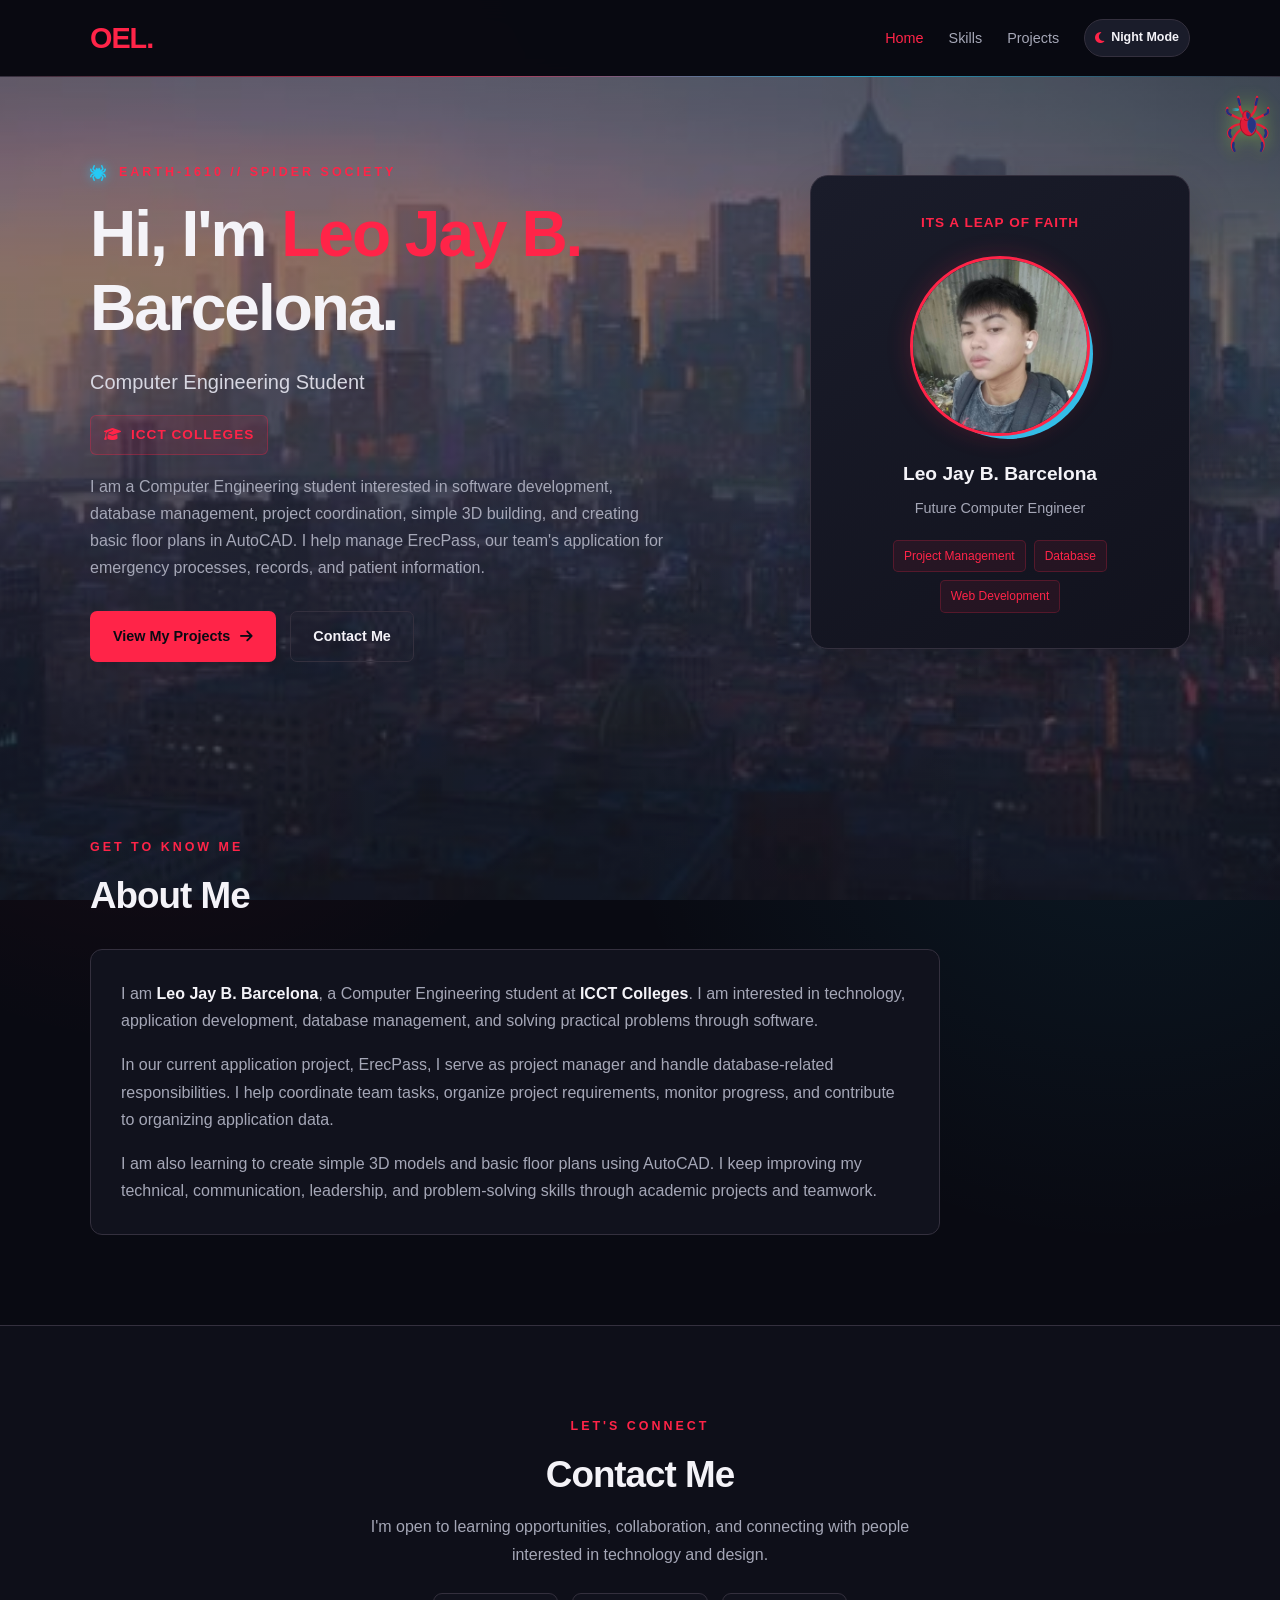
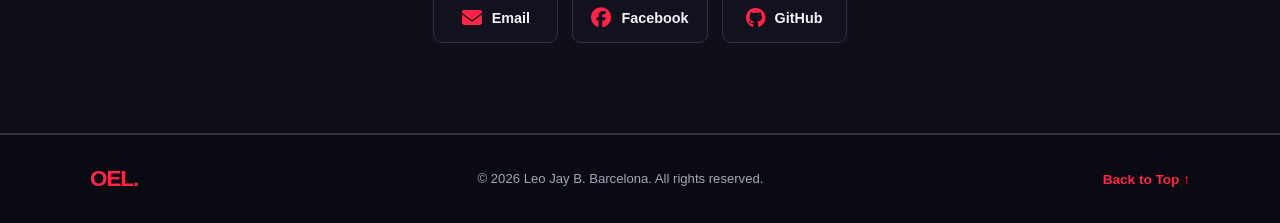
==== index.html @ 75ec3d46 "Publish Spider-Verse portfolio site Co-authored-by: Copilot <223556219+Copilot@users.noreply.github." ====
<!DOCTYPE html>
<html lang="en">
<head>
    <meta charset="UTF-8">
    <meta name="viewport" content="width=device-width, initial-scale=1.0">
    <meta name="description"
          content="Portfolio of Leo Jay B. Barcelona, Computer Engineering student at ICCT Colleges.">
    <title>Leo Jay B. Barcelona | Home</title>
    <link rel="stylesheet" href="style.css">
    <link rel="stylesheet"
          href="https://cdnjs.cloudflare.com/ajax/libs/font-awesome/6.7.2/css/all.min.css">
</head>
<body>
    <header>
        <nav class="navbar container">
            <a href="index.html" class="logo"><span class="brand-name">OEL</span><span>.</span></a>
            <ul class="nav-links">
                <li><a href="index.html" aria-current="page">Home</a></li>
                <li><a href="skills.html">Skills</a></li>
                <li><a href="projects.html">Projects</a></li>
                <li>
                    <button type="button" class="theme-toggle" aria-pressed="false">
                        <i class="fa-solid fa-moon" aria-hidden="true"></i>
                        <span>Night Mode</span>
                    </button>
                </li>
            </ul>
        </nav>
    </header>

    <div class="scrolling-spider" id="scrolling-spider" aria-hidden="true">
        <svg viewBox="0 0 100 150">
            <g class="spider-figure">
                <g class="spider-glitch">
                    <g class="spider-legs">
                        <g class="spider-leg spider-leg-left spider-leg-1">
                            <path class="spider-limb" d="M42 61C29 54 23 44 19 34c-3-8-2-15 3-21"/>
                            <path class="spider-leg-band" d="M21 29c-2-6-1-11 2-16"/>
                        </g>
                        <g class="spider-leg spider-leg-left spider-leg-2">
                            <path class="spider-limb" d="M39 69c-12-1-20-4-26-11-5-6-4-12 1-17"/>
                            <path class="spider-leg-band" d="M14 56c-3-5-2-10 1-14"/>
                        </g>
                        <g class="spider-leg spider-leg-left spider-leg-3">
                            <path class="spider-limb" d="M39 78c-12 3-18 9-24 10-7 2-10 8-7 14"/>
                            <path class="spider-leg-band" d="M15 88c-5 2-8 6-7 10"/>
                        </g>
                        <g class="spider-leg spider-leg-left spider-leg-4">
                            <path class="spider-limb" d="M44 85c-8 9-11 17-10 26l-3 14"/>
                            <path class="spider-leg-band" d="M34 109l-3 12"/>
                        </g>
                        <g class="spider-leg spider-leg-right spider-leg-1">
                            <path class="spider-limb" d="M59 61c13-7 19-17 23-27 3-8 2-15-3-21"/>
                            <path class="spider-leg-band" d="M80 29c2-6 1-11-2-16"/>
                        </g>
                        <g class="spider-leg spider-leg-right spider-leg-2">
                            <path class="spider-limb" d="M62 69c12-1 20-4 26-11 5-6 4-12-1-17"/>
                            <path class="spider-leg-band" d="M87 56c3-5 2-10-1-14"/>
                        </g>
                        <g class="spider-leg spider-leg-right spider-leg-3">
                            <path class="spider-limb" d="M62 78c12 3 18 9 24 10 7 2 10 8 7 14"/>
                            <path class="spider-leg-band" d="M86 88c5 2 8 6 7 10"/>
                        </g>
                        <g class="spider-leg spider-leg-right spider-leg-4">
                            <path class="spider-limb" d="M57 85c8 9 11 17 10 26l3 14"/>
                            <path class="spider-leg-band" d="M67 109l3 12"/>
                        </g>
                    </g>
                    <ellipse class="spider-abdomen" cx="50" cy="65" rx="16" ry="21"
                             transform="rotate(-17 50 65)"/>
                    <path class="spider-abdomen-shine"
                          d="M42 49c-7 6-10 16-8 25 4 7 9 10 14 11 2-8 4-16 2-24-1-6-4-10-8-12Z"/>
                    <ellipse class="spider-head" cx="53" cy="86" rx="8" ry="10"/>
                    <path class="spider-head-shine" d="M50 78c-4 4-5 9-3 13 2 2 4 3 6 3 1-5 2-10-3-16Z"/>
                </g>
            </g>
        </svg>
    </div>

    <main>
        <section id="home" class="hero container">
            <div class="hero-content">
                <p class="eyebrow hero-eyebrow">
                    <i class="fa-solid fa-spider" aria-hidden="true"></i>
                    <span class="universe-label" data-day-label="EARTH-1610 // SPIDER SOCIETY"
                          data-night-label="EARTH-1610 // SPIDER SOCIETY">
                        EARTH-928 // SPIDER SOCIETY
                    </span>
                </p>
                <h1>Hi, I'm <span class="name-glitch">
                    <span class="glitch-word">Leo</span>
                    <span class="glitch-word">Jay</span>
                    <span class="glitch-word">B.</span>
                </span><br>Barcelona.</h1>
                <h2>Computer Engineering Student</h2>
                <p class="school-name">
                    <i class="fa-solid fa-graduation-cap" aria-hidden="true"></i>
                    ICCT COLLEGES
                </p>
                <p class="hero-description">
                    I am a Computer Engineering student interested in software
                    development, database management, project coordination,
                    simple 3D building, and creating basic floor plans in AutoCAD.
                    I help manage ErecPass, our team's application for emergency
                    processes, records, and patient information.
                </p>
                <div class="hero-buttons">
                    <a href="projects.html" class="btn btn-primary">
                        View My Projects
                        <i class="fa-solid fa-arrow-right" aria-hidden="true"></i>
                    </a>
                    <a href="#contact" class="btn btn-outline">Contact Me</a>
                </div>
            </div>
            <div class="hero-card">
                <blockquote class="profile-quote">ITS A LEAP OF FAITH</blockquote>
                <div class="profile-photo">
                    <img src="profile.jpg" data-day-src="profile.jpg"
                         data-night-src="assets/night-mode-profile.png"
                         alt="Leo Jay B. Barcelona">
                    <img class="profile-glitch-image" src="assets/night-mode-profile.png"
                         data-day-src="assets/night-mode-profile.png"
                         data-night-src="profile.jpg"
                         alt="" aria-hidden="true">
                </div>
                <h3>Leo Jay B. Barcelona</h3>
                <p>Future Computer Engineer</p>
                <div class="tag-list">
                    <span>Project Management</span>
                    <span>Database</span>
                    <span>Web Development</span>
                </div>
            </div>
        </section>

        <section id="about" class="section container">
            <p class="eyebrow">GET TO KNOW ME</p>
            <h2 class="section-title">About Me</h2>
            <div class="about-card">
                <p>
                    I am <strong>Leo Jay B. Barcelona</strong>, a Computer
                    Engineering student at <strong>ICCT Colleges</strong>. I am
                    interested in technology, application development, database
                    management, and solving practical problems through software.
                </p>
                <p>
                    In our current application project, ErecPass, I serve as
                    project manager and handle database-related responsibilities.
                    I help coordinate team tasks, organize project requirements,
                    monitor progress, and contribute to organizing application data.
                </p>
                <p>
                    I am also learning to create simple 3D models and basic
                    floor plans using AutoCAD. I keep improving my technical,
                    communication, leadership, and problem-solving skills
                    through academic projects and teamwork.
                </p>
            </div>
        </section>

        <section id="contact" class="section section-alt">
            <div class="container contact-content">
                <p class="eyebrow">LET'S CONNECT</p>
                <h2 class="section-title">Contact Me</h2>
                <p class="contact-description">
                    I'm open to learning opportunities, collaboration, and
                    connecting with people interested in technology and design.
                </p>
                <div class="social-links">
                    <a href="mailto:yanojay44@gmail.com" class="social-link"
                       aria-label="Send Leo Jay an email">
                        <i class="fa-solid fa-envelope" aria-hidden="true"></i>
                        <span>Email</span>
                    </a>
                    <a href="https://www.facebook.com/leo.jay.14773/"
                       target="_blank" rel="noopener noreferrer" class="social-link"
                       aria-label="Visit Facebook profile">
                        <i class="fa-brands fa-facebook" aria-hidden="true"></i>
                        <span>Facebook</span>
                    </a>
                    <a href="https://github.com/Leo-jay-pogi"
                       target="_blank" rel="noopener noreferrer" class="social-link"
                       aria-label="Visit GitHub profile">
                        <i class="fa-brands fa-github" aria-hidden="true"></i>
                        <span>GitHub</span>
                    </a>
                </div>
            </div>
        </section>
    </main>

    <footer>
        <div class="container footer-content">
            <a href="index.html" class="footer-logo"><span class="brand-name">OEL</span><span>.</span></a>
            <p>© 2026 Leo Jay B. Barcelona. All rights reserved.</p>
            <a href="#home" class="back-to-top">Back to Top ↑</a>
        </div>
    </footer>
    <script src="theme.js"></script>
    <script src="spider.js"></script>
</body>
</html>
---- style.css ----
/* ========================================
   LEO JAY B. BARCELONA - PORTFOLIO
   Theme: Miguel O'Hara / Spider-Verse
   ======================================== */

/* ---------- COLOR VARIABLES ---------- */

:root {
    --background: #090a12;
    --surface: #11121d;
    --surface-light: #1a1c2a;
    --accent: #ff2448;
    --accent-hover: #ff526d;
    --accent-rgb: 255 36 72;
    --accent-cool: #25c9f5;
    --accent-cool-rgb: 37 201 245;
    --glitch-color: #b64cff;
    --radioactive: #b8ff2c;
    --radioactive-glow: rgba(184, 255, 44, 0.5);
    --text: #f4f3f8;
    --muted: #a5a7b7;
    --border: #34303e;
    --header-background: rgba(9, 10, 18, 0.94);
    --spider-cursor: url("assets/spider-cursor.svg") 16 16, auto;
    --success: #b4f3d0;
}

body.night-mode {
    --background: #090610;
    --surface: #130d1e;
    --surface-light: #20132f;
    --accent: #b64cff;
    --accent-hover: #d18aff;
    --accent-rgb: 182 76 255;
    --accent-cool: #f02bff;
    --accent-cool-rgb: 240 43 255;
    --glitch-color: #ff2448;
    --radioactive: #d58bff;
    --radioactive-glow: rgba(181, 66, 255, 0.6);
    --text: #f7efff;
    --muted: #b9a8c9;
    --border: #49315d;
    --header-background: rgba(9, 6, 16, 0.95);
    --spider-cursor: url("assets/spider-cursor-night.svg") 16 16, auto;
    --success: #e3c1ff;
}

/* ---------- RESET AND BASE STYLES ---------- */

* {
    margin: 0;
    padding: 0;
    box-sizing: border-box;
    cursor: var(--spider-cursor);
}

html {
    scroll-behavior: smooth;
    scroll-padding-top: 90px;
}

body {
    position: relative;
    isolation: isolate;
    font-family: Arial, Helvetica, sans-serif;
    background:
        radial-gradient(ellipse at 12% 18%, rgb(var(--accent-rgb) / 0.12), transparent 34rem),
        radial-gradient(ellipse at 88% 42%, rgb(var(--accent-cool-rgb) / 0.08), transparent 32rem),
        var(--background);
    color: var(--text);
    line-height: 1.7;
}

body::before {
    content: "";
    position: fixed;
    z-index: -1;
    inset: 76px 0 0;
    background:
        linear-gradient(rgba(9, 10, 18, 0.34), rgba(9, 10, 18, 0.5)),
        url("assets/day-mode-city.png") center / cover no-repeat;
    opacity: 0.9;
    pointer-events: none;
    transform-origin: center top;
    animation: city-drift 32s ease-in-out infinite alternate;
}

body.night-mode::before {
    background:
        linear-gradient(rgba(9, 6, 16, 0.2), rgba(9, 6, 16, 0.32)),
        url("assets/night-mode-city.png") center / cover no-repeat;
    opacity: 0.95;
    animation: city-drift 32s ease-in-out infinite alternate;
}

a {
    color: inherit;
    text-decoration: none;
}

img {
    max-width: 100%;
}

.container {
    width: min(1100px, 90%);
    margin: 0 auto;
}

section {
    scroll-margin-top: 85px;
}

::selection {
    background: var(--accent);
    color: var(--background);
}

/* ---------- NAVIGATION BAR ---------- */

header {
    position: sticky;
    top: 0;
    z-index: 100;
    background: var(--header-background);
    border-bottom: 1px solid var(--border);
    backdrop-filter: blur(12px);
}

header::after {
    content: "";
    position: absolute;
    right: 0;
    bottom: -1px;
    left: 0;
    height: 1px;
    background: linear-gradient(90deg, transparent, var(--accent), var(--accent-cool), transparent);
    opacity: 0.7;
}

.scrolling-spider {
    position: fixed;
    z-index: 90;
    top: var(--spider-start-position, 90px);
    right: 8px;
    width: 48px;
    color: var(--radioactive);
    opacity: 0.95;
    pointer-events: none;
    transform: translate3d(0, var(--spider-scroll-offset, 0), 0);
    filter: drop-shadow(0 0 8px var(--radioactive-glow));
}

.scrolling-spider::before,
.scrolling-spider::after {
    content: "";
    position: absolute;
    right: 33px;
    width: 38px;
    height: 3px;
    border-radius: 50%;
    opacity: 0;
    transform: scaleX(0.2);
    transform-origin: right center;
    background: linear-gradient(90deg, transparent, var(--accent-cool));
    pointer-events: none;
}

.scrolling-spider::before {
    top: 23px;
}

.scrolling-spider::after {
    top: 32px;
    right: 28px;
    width: 30px;
    background: linear-gradient(90deg, transparent, var(--accent));
}

.scrolling-spider.is-chasing::before,
.scrolling-spider.is-chasing::after {
    opacity: 0.9;
    animation: chase-trails 0.28s ease-out infinite alternate;
}

.scrolling-spider.is-chasing::after {
    animation-delay: 0.1s;
}

.scrolling-spider svg {
    display: block;
    width: 100%;
    overflow: visible;
}

.spider-figure {
    transform-box: view-box;
    transform-origin: 50px 75px;
    transform: rotate(0deg);
}

.scrolling-spider.is-facing-up .spider-figure {
    transform: rotate(180deg);
}

.spider-glitch {
    transform-box: fill-box;
    transform-origin: center;
    animation: spider-glitch 5s steps(1, end) infinite;
    animation-delay: 1.5s;
}

.spider-leg {
    transform-box: view-box;
}

.spider-limb {
    fill: none;
    stroke: #f21c36;
    stroke-width: 5;
    stroke-linecap: round;
    stroke-linejoin: round;
}

.spider-leg-band {
    fill: none;
    stroke: #202e83;
    stroke-width: 5;
    stroke-linecap: round;
    stroke-linejoin: round;
}

.spider-abdomen {
    fill: #ed1938;
    stroke: #aa1028;
    stroke-width: 2;
}

.spider-abdomen-shine {
    fill: #253486;
    stroke: #4357d1;
    stroke-width: 1;
    stroke-linejoin: round;
}

.spider-head {
    fill: #ed1938;
    stroke: #aa1028;
    stroke-width: 2;
}

.spider-head-shine {
    fill: #253486;
}

.scrolling-spider.is-crawling .spider-leg-left {
    animation: crawl-left 0.32s ease-in-out infinite alternate;
}

.scrolling-spider.is-crawling .spider-leg-right {
    animation: crawl-right 0.32s ease-in-out infinite alternate;
}

.scrolling-spider.is-crawling .spider-leg-left.spider-leg-1,
.scrolling-spider.is-crawling .spider-leg-left.spider-leg-3,
.scrolling-spider.is-crawling .spider-leg-right.spider-leg-2,
.scrolling-spider.is-crawling .spider-leg-right.spider-leg-4 {
    animation-delay: -0.16s;
}

.spider-leg-1 {
    transform-origin: 42px 61px;
}

.spider-leg-2 {
    transform-origin: 39px 69px;
}

.spider-leg-3 {
    transform-origin: 39px 78px;
}

.spider-leg-4 {
    transform-origin: 44px 85px;
}

.spider-leg-right.spider-leg-1 {
    transform-origin: 59px 61px;
}

.spider-leg-right.spider-leg-2 {
    transform-origin: 62px 69px;
}

.spider-leg-right.spider-leg-3 {
    transform-origin: 62px 78px;
}

.spider-leg-right.spider-leg-4 {
    transform-origin: 57px 85px;
}

.scrolling-spider.is-sliding.is-crawling .spider-leg {
    animation-direction: alternate-reverse;
}

.scrolling-spider.is-sliding::before,
.scrolling-spider.is-sliding::after {
    opacity: 0.7;
    animation: slide-trails 0.22s ease-in infinite alternate;
}

.scrolling-spider.is-sliding::after {
    animation-delay: 0.08s;
}

@keyframes chase-trails {
    to {
        opacity: 0.35;
        transform: scaleX(1);
    }
}

@keyframes slide-trails {
    to {
        opacity: 0.25;
        transform: scaleX(0.55);
    }
}

@keyframes crawl-left {
    to {
        transform: rotate(-17deg) translateY(-2px);
    }
}

@keyframes crawl-right {
    to {
        transform: rotate(17deg) translateY(-2px);
    }
}

.navbar {
    min-height: 76px;
    display: flex;
    align-items: center;
    justify-content: space-between;
    gap: 20px;
}

.logo,
.footer-logo {
    font-size: 1.8rem;
    font-weight: 800;
    letter-spacing: -1px;
}

.logo > span:last-child,
.footer-logo > span:last-child {
    color: var(--accent);
}

.nav-links {
    display: flex;
    align-items: center;
    flex-wrap: wrap;
    gap: 25px;
    list-style: none;
}

.nav-links a {
    color: var(--muted);
    font-size: 0.9rem;
    transition: color 0.3s ease;
}

.nav-links a:hover {
    color: var(--accent);
}

.nav-links a[aria-current="page"] {
    color: var(--accent);
}

.theme-toggle {
    display: inline-flex;
    align-items: center;
    gap: 7px;
    padding: 7px 10px;
    color: var(--text);
    background: var(--surface-light);
    border: 1px solid var(--border);
    border-radius: 999px;
    font: inherit;
    font-size: 0.78rem;
    font-weight: 700;
    white-space: nowrap;
    transition: color 0.2s ease, border-color 0.2s ease, background 0.2s ease;
}

.theme-toggle:hover {
    color: var(--accent-cool);
    border-color: var(--accent);
}

.theme-toggle i {
    color: var(--accent);
}

.brand-name {
    display: inline-block;
    color: var(--accent);
    animation: wordmark-glitch 5s steps(1, end) infinite;
    animation-delay: 2s;
}

.night-mode .brand-name {
    color: var(--accent);
}

/* ---------- HOME / HERO SECTION ---------- */

.hero {
    min-height: 590px;
    padding-top: 85px;
    padding-bottom: 85px;

    display: grid;
    grid-template-columns: 1.4fr 0.8fr;
    align-items: center;
    gap: 55px;
}

.page-hero {
    padding-top: 72px;
    padding-bottom: 35px;
}

.page-hero .section-title {
    margin-bottom: 12px;
}

.page-hero .section-description {
    margin: 0;
}

.eyebrow {
    color: var(--accent);
    font-size: 0.78rem;
    font-weight: 700;
    letter-spacing: 3px;
    margin-bottom: 15px;
}

.hero-eyebrow {
    display: flex;
    align-items: center;
    gap: 10px;
}

.hero-eyebrow i {
    color: var(--accent-cool);
    font-size: 1rem;
    text-shadow: 0 0 12px rgb(var(--accent-cool-rgb) / 0.65);
    animation: spider-signal 3.2s ease-in-out infinite;
}

.hero h1 {
    font-size: clamp(2.5rem, 5vw, 4.2rem);
    line-height: 1.15;
    letter-spacing: -2px;
    margin-bottom: 20px;
}

.name-glitch {
    white-space: nowrap;
}

.hero h1 .glitch-word {
    display: inline-block;
    color: var(--accent);
    animation: spider-glitch 5s steps(1, end) infinite;
}

.hero h1 .glitch-word:nth-child(2) {
    animation-delay: 0.5s;
}

.hero h1 .glitch-word:nth-child(3) {
    animation-delay: 1s;
}

.hero h2 {
    color: #d7d7e2;
    font-size: 1.25rem;
    font-weight: 500;
    margin-bottom: 12px;
}

.school-name {
    display: inline-flex;
    align-items: center;
    gap: 9px;

    margin: 4px 0 18px;
    padding: 7px 13px;

    color: var(--accent);
    background: rgb(var(--accent-rgb) / 0.1);
    border: 1px solid rgb(var(--accent-rgb) / 0.3);
    border-radius: 6px;

    font-size: 0.85rem;
    font-weight: 700;
    letter-spacing: 1px;
}

.hero-description {
    color: var(--muted);
    max-width: 590px;
    margin-bottom: 30px;
}

.hero-buttons {
    display: flex;
    flex-wrap: wrap;
    gap: 14px;
}

/* ---------- BUTTONS ---------- */

.btn {
    display: inline-flex;
    align-items: center;
    justify-content: center;
    gap: 10px;

    padding: 12px 22px;
    border: 1px solid transparent;
    border-radius: 7px;

    font-family: inherit;
    font-size: 0.9rem;
    font-weight: 700;

    transition:
        transform 0.3s ease,
        background 0.3s ease,
        border-color 0.3s ease;
}

.btn:hover {
    transform: translateY(-3px);
}

.btn-primary {
    background: var(--accent);
    color: var(--background);
}

.btn-primary:hover {
    background: var(--accent-hover);
}

.btn-outline {
    color: var(--text);
    background: transparent;
    border-color: var(--border);
}

.btn-outline:hover {
    border-color: var(--accent);
    color: var(--accent);
}

/* ---------- PROFILE CARD ---------- */

.hero-card {
    padding: 35px 25px;
    text-align: center;

    background: linear-gradient(
        145deg,
        var(--surface-light),
        var(--surface)
    );

    border: 1px solid var(--border);
    border-radius: 18px;

    box-shadow: 0 20px 50px rgba(0, 0, 0, 0.2);

    transition:
        transform 0.3s ease,
        border-color 0.3s ease;
}

.hero-card:hover {
    transform: translateY(-5px);
    border-color: var(--accent);
}

.profile-quote {
    margin-bottom: 22px;
    color: var(--accent);
    font-size: 0.85rem;
    font-weight: 800;
    letter-spacing: 1px;
    white-space: nowrap;
}

.profile-photo {
    position: relative;
    width: 180px;
    height: 180px;
    margin: 0 auto 22px;

    border-radius: 50%;
    overflow: hidden;
    border: 3px solid var(--accent);

    background: var(--surface-light);

    box-shadow:
        0 0 25px rgb(var(--accent-rgb) / 0.2),
        8px 8px 0 -5px var(--accent-cool);
}

.profile-photo img {
    width: 100%;
    height: 100%;
    display: block;

    object-fit: cover;
    object-position: center 35%;
}

.profile-photo .profile-glitch-image {
    position: absolute;
    inset: 0;
    opacity: 0;
    animation: profile-image-glitch 6s steps(1, end) infinite;
    animation-delay: 2.5s;
}

@keyframes profile-image-glitch {
    0%,
    1%,
    7%,
    100% {
        clip-path: inset(0);
        opacity: 0;
        transform: translateX(0);
    }

    2% {
        clip-path: inset(18% 0 52% 0);
        opacity: 1;
        transform: translateX(3px);
    }

    4% {
        clip-path: inset(48% 0 16% 0);
        opacity: 1;
        transform: translateX(-2px);
    }
}

.night-mode .profile-photo img {
    filter: none;
}

.night-mode .spider-limb {
    stroke: #bd4cff;
}

.night-mode .spider-leg-band {
    stroke: #4a1b71;
}

.night-mode .spider-abdomen,
.night-mode .spider-head {
    fill: #61258a;
    stroke: #d58bff;
}

.night-mode .spider-abdomen-shine,
.night-mode .spider-head-shine {
    fill: #c651ff;
    stroke: #f0c7ff;
}

@keyframes canon-drift {
    from {
        opacity: 0.15;
        transform: scale(1) translateY(0);
    }

    to {
        opacity: 0.26;
        transform: scale(1.035) translateY(-12px);
    }
}

@keyframes city-drift {
    from {
        transform: scale(1) translate3d(0, 0, 0);
        background-position: center, 48% 48%;
    }

    to {
        transform: scale(1.07) translate3d(-1%, -1%, 0);
        background-position: center, 54% 52%;
    }
}

@keyframes spider-signal {
    0%,
    84%,
    100% {
        transform: translate(0, 0) rotate(0);
    }

    88% {
        transform: translate(3px, -2px) rotate(12deg);
    }

    92% {
        transform: translate(-2px, 1px) rotate(-8deg);
    }

    96% {
        transform: translate(1px, 0) rotate(4deg);
    }
}

@keyframes spider-glitch {
    0%,
    4%,
    8%,
    100% {
        filter: none;
        text-shadow: none;
        transform: translateX(0);
    }

    5% {
        filter: drop-shadow(-2px 0 var(--glitch-color)) drop-shadow(2px 0 var(--glitch-color));
        text-shadow: -2px 0 var(--glitch-color), 2px 0 var(--glitch-color);
        transform: translateX(1px);
    }

    6% {
        filter: drop-shadow(2px 0 var(--glitch-color)) drop-shadow(-1px 0 var(--glitch-color));
        text-shadow: 2px 0 var(--glitch-color), -1px 0 var(--glitch-color);
        transform: translateX(-1px);
    }
}

@keyframes wordmark-glitch {
    0%,
    4%,
    8%,
    100% {
        clip-path: inset(0);
        text-shadow: none;
        transform: translateX(0) skewX(0);
    }

    5% {
        clip-path: inset(0 0 48% 0);
        text-shadow: -3px 0 var(--glitch-color), 3px 0 var(--glitch-color);
        transform: translateX(-2px) skewX(-8deg);
    }

    6% {
        clip-path: inset(46% 0 0 0);
        text-shadow: 3px 0 var(--glitch-color), -2px 0 var(--glitch-color);
        transform: translateX(2px) skewX(7deg);
    }

    7% {
        clip-path: inset(0 0 35% 0);
        text-shadow: -2px 0 var(--glitch-color), 2px 0 var(--glitch-color);
        transform: translateX(1px);
    }
}

.hero-card h3 {
    font-size: 1.2rem;
    margin-bottom: 5px;
}

.hero-card > p {
    color: var(--muted);
    font-size: 0.9rem;
}

/* ---------- TAGS ---------- */

.tag-list {
    display: flex;
    justify-content: center;
    align-items: center;
    flex-wrap: wrap;
    gap: 8px;
    margin-top: 20px;
}

.tag-list span {
    padding: 5px 10px;

    color: var(--accent);
    background: rgb(var(--accent-rgb) / 0.08);
    border: 1px solid rgb(var(--accent-rgb) / 0.22);
    border-radius: 5px;

    font-size: 0.75rem;
}

/* ---------- GENERAL SECTIONS ---------- */

.section {
    padding-top: 90px;
    padding-bottom: 90px;
}

.section-alt {
    background: rgba(17, 18, 29, 0.72);
    border-top: 1px solid var(--border);
    border-bottom: 1px solid var(--border);
}

.section-title {
    font-size: 2.3rem;
    line-height: 1.25;
    letter-spacing: -1px;
    margin-bottom: 30px;
}

.section-description {
    color: var(--muted);
    max-width: 650px;
    margin-top: -15px;
    margin-bottom: 30px;
}

/* ---------- ABOUT SECTION ---------- */

.about-card {
    max-width: 850px;
    padding: 30px;

    background: var(--surface);
    border: 1px solid var(--border);
    border-radius: 12px;
}

.about-card p {
    color: var(--muted);
    margin-bottom: 17px;
}

.about-card p:last-child {
    margin-bottom: 0;
}

.about-card strong {
    color: var(--text);
}

/* ---------- SKILLS SECTION ---------- */

.skills-grid {
    display: grid;
    grid-template-columns: repeat(2, minmax(0, 1fr));
    gap: 20px;
}

.skill-card {
    padding: 25px;

    background: var(--surface);
    border: 1px solid var(--border);
    border-radius: 12px;

    transition:
        border-color 0.3s ease,
        transform 0.3s ease;
}

.skill-card:hover {
    border-color: var(--accent);
    transform: translateY(-4px);
}

.skill-icon {
    width: 45px;
    height: 45px;
    margin-bottom: 15px;

    display: grid;
    place-items: center;

    color: var(--accent);
    background: rgb(var(--accent-rgb) / 0.1);
    border-radius: 10px;

    font-size: 1.3rem;
}

.skill-number {
    color: var(--accent);
    font-size: 0.85rem;
    font-weight: 800;
    margin-bottom: 8px;
}

.skill-card h3 {
    font-size: 1.15rem;
    margin-bottom: 10px;
}

.skill-card h2 {
    font-size: 1.15rem;
    margin-bottom: 10px;
}

.section-alt > .skills-grid {
    padding-top: 90px;
    padding-bottom: 90px;
}

.skill-card p {
    color: var(--muted);
    font-size: 0.92rem;
}

.skill-card .tag-list {
    justify-content: flex-start;
}

.skill-card .tag-list span {
    font-size: 0.7rem;
}

/* ---------- PROJECTS SECTION ---------- */

.project-card {
    padding: 28px;
    margin-bottom: 22px;

    background: var(--surface);
    border: 1px solid var(--border);
    border-radius: 12px;

    transition:
        border-color 0.3s ease,
        transform 0.3s ease;
}

.project-card:hover {
    border-color: var(--accent);
    transform: translateY(-4px);
}

.erecpass-card {
    border-left: 3px solid var(--accent);
}

.project-top {
    display: flex;
    align-items: center;
    justify-content: space-between;
    flex-wrap: wrap;
    gap: 12px;

    margin-bottom: 22px;
}

.project-label {
    color: var(--accent);
    font-size: 0.75rem;
    font-weight: 700;
    letter-spacing: 1px;
}

.project-label i {
    margin-right: 5px;
}

.project-status {
    padding: 4px 10px;

    color: var(--success);
    background: #173126;
    border-radius: 20px;

    font-size: 0.75rem;
}

.project-heading {
    display: flex;
    align-items: center;
    gap: 16px;
    margin-bottom: 18px;
}

.project-main-icon {
    width: 55px;
    height: 55px;
    flex-shrink: 0;

    display: grid;
    place-items: center;

    color: var(--accent);
    background: rgb(var(--accent-rgb) / 0.1);
    border: 1px solid rgb(var(--accent-rgb) / 0.25);
    border-radius: 12px;

    font-size: 1.5rem;
}

.project-card h3 {
    font-size: 1.4rem;
    line-height: 1.4;
    margin-bottom: 4px;
}

.project-card h2 {
    font-size: 1.4rem;
    line-height: 1.4;
    margin-bottom: 4px;
}

.project-responsibilities-title {
    font-size: 1rem;
    margin-top: 25px;
    margin-bottom: 12px;
}

.project-gallery {
    display: grid;
    grid-template-columns: repeat(3, minmax(0, 1fr));
    gap: 14px;
    margin-top: 22px;
}

.project-gallery figure {
    min-width: 0;
    overflow: hidden;
    background: var(--surface-light);
    border: 1px solid var(--border);
    border-radius: 9px;
}

.project-gallery img {
    display: block;
    width: 100%;
    aspect-ratio: 4 / 3;
    object-fit: contain;
    background: #e5e7eb;
}

.project-gallery figcaption {
    padding: 9px 11px;
    color: var(--muted);
    font-size: 0.78rem;
    line-height: 1.45;
}

.project-gallery-single {
    grid-template-columns: minmax(0, 1fr);
    max-width: 460px;
}

.project-subtitle {
    color: var(--accent);
    font-size: 0.88rem;
    font-weight: 600;
}

.project-card > p:not(.project-subtitle) {
    color: var(--muted);
    max-width: 850px;
}

.project-card h4 {
    font-size: 1rem;
    margin-top: 25px;
    margin-bottom: 12px;
}

.project-responsibilities {
    display: grid;
    gap: 12px;
    list-style: none;
}

.project-responsibilities li {
    position: relative;
    padding-left: 22px;

    color: var(--muted);
    font-size: 0.92rem;
}

.project-responsibilities li::before {
    content: "▹";
    position: absolute;
    left: 0;

    color: var(--accent);
    font-weight: bold;
}

.project-responsibilities strong {
    color: var(--text);
}

.project-tags {
    justify-content: flex-start;
    margin-top: 22px;
}

/* ---------- CONTACT SECTION ---------- */

.contact-content {
    text-align: center;
}

.contact-content .section-title {
    margin-bottom: 15px;
}

.contact-description {
    max-width: 600px;
    margin: 0 auto 25px;
    color: var(--muted);
}

/* ---------- SOCIAL MEDIA LINKS ---------- */

.social-links {
    display: flex;
    justify-content: center;
    align-items: center;
    flex-wrap: wrap;
    gap: 14px;

    margin-top: 25px;
}

.copy-email-status {
    min-height: 1.7em;
    margin-top: 12px;
    color: var(--accent-cool);
    font-size: 0.9rem;
}

.social-link {
    min-width: 125px;
    padding: 12px 18px;

    display: inline-flex;
    align-items: center;
    justify-content: center;
    gap: 10px;

    color: var(--text);
    background: var(--surface);
    border: 1px solid var(--border);
    border-radius: 9px;

    font-family: inherit;
    font-size: 0.9rem;
    font-weight: 600;

    transition:
        color 0.3s ease,
        background 0.3s ease,
        border-color 0.3s ease,
        transform 0.3s ease;
}

.social-link i {
    color: var(--accent);
    font-size: 1.25rem;
    transition: color 0.3s ease;
}

.social-link:hover {
    color: var(--background);
    background: var(--accent);
    border-color: var(--accent);
    transform: translateY(-3px);
}

.social-link:hover i {
    color: var(--background);
}

/* ---------- FOOTER ---------- */

footer {
    padding: 25px 0;
    border-top: 1px solid var(--border);
}

.footer-content {
    display: flex;
    align-items: center;
    justify-content: space-between;
    flex-wrap: wrap;
    gap: 15px;
}

.footer-logo {
    font-size: 1.4rem;
}

.footer-content p {
    color: var(--muted);
    font-size: 0.82rem;
    text-align: center;
}

.back-to-top {
    color: var(--accent);
    font-size: 0.85rem;
    font-weight: 600;
}

.back-to-top:hover {
    text-decoration: underline;
}

/* ---------- TABLET AND MOBILE ---------- */

@media (max-width: 760px) {

    .navbar {
        padding: 15px 0;
        flex-direction: column;
        gap: 12px;
    }

    .nav-links {
        justify-content: center;
        gap: 12px 18px;
    }

    .scrolling-spider {
        right: 4px;
        width: 40px;
    }

    .hero {
        min-height: auto;
        grid-template-columns: 1fr;
        gap: 35px;

        padding-top: 65px;
        padding-bottom: 65px;
    }

    .hero h1 {
        font-size: 2.7rem;
    }

    .hero-card {
        width: 100%;
        max-width: 420px;
        margin: 0 auto;
    }

    .skills-grid {
        grid-template-columns: 1fr;
    }

    .project-gallery {
        grid-template-columns: repeat(2, minmax(0, 1fr));
    }

    .section {
        padding-top: 65px;
        padding-bottom: 65px;
    }

    .page-hero {
        padding-top: 55px;
        padding-bottom: 25px;
    }

    .section-alt > .skills-grid {
        padding-top: 65px;
        padding-bottom: 65px;
    }

    .section-title {
        font-size: 2rem;
    }

    .about-card,
    .project-card {
        padding: 22px;
    }

    .footer-content {
        flex-direction: column;
        justify-content: center;
        text-align: center;
    }
}

/* ---------- SMALL MOBILE SCREENS ---------- */

@media (max-width: 420px) {

    .container {
        width: 92%;
    }

    .nav-links {
        gap: 9px 13px;
    }

    .nav-links a {
        font-size: 0.82rem;
    }

    .hero h1 {
        font-size: 2.25rem;
        letter-spacing: -1px;
    }

    .hero h2 {
        font-size: 1.1rem;
    }

    .hero-buttons {
        flex-direction: column;
    }

    .hero-buttons .btn {
        width: 100%;
        text-align: center;
    }

    .profile-photo {
        width: 155px;
        height: 155px;
    }

    .section-title {
        font-size: 1.8rem;
    }

    .project-heading {
        align-items: flex-start;
        gap: 12px;
    }

    .project-main-icon {
        width: 45px;
        height: 45px;
        font-size: 1.2rem;
    }

    .project-card h3 {
        font-size: 1.2rem;
    }

    .social-links {
        gap: 10px;
    }

    .project-gallery {
        grid-template-columns: 1fr;
    }

    .social-link {
        min-width: 105px;
        padding: 10px 12px;
    }
}

/* ---------- ACCESSIBILITY ---------- */

a:focus-visible {
    outline: 2px solid var(--accent);
    outline-offset: 4px;
}

/* Respect reduced-motion preferences */
@media (prefers-reduced-motion: reduce) {
    html {
        scroll-behavior: auto;
    }

    body::before {
        animation: none;
    }

    *,
    *::before,
    *::after {
        transition-duration: 0.01ms !important;
        animation-duration: 0.01ms !important;
        animation-iteration-count: 1 !important;
    }
}

@media (pointer: coarse) {
    *,
    *::before,
    *::after {
        cursor: auto;
    }
}
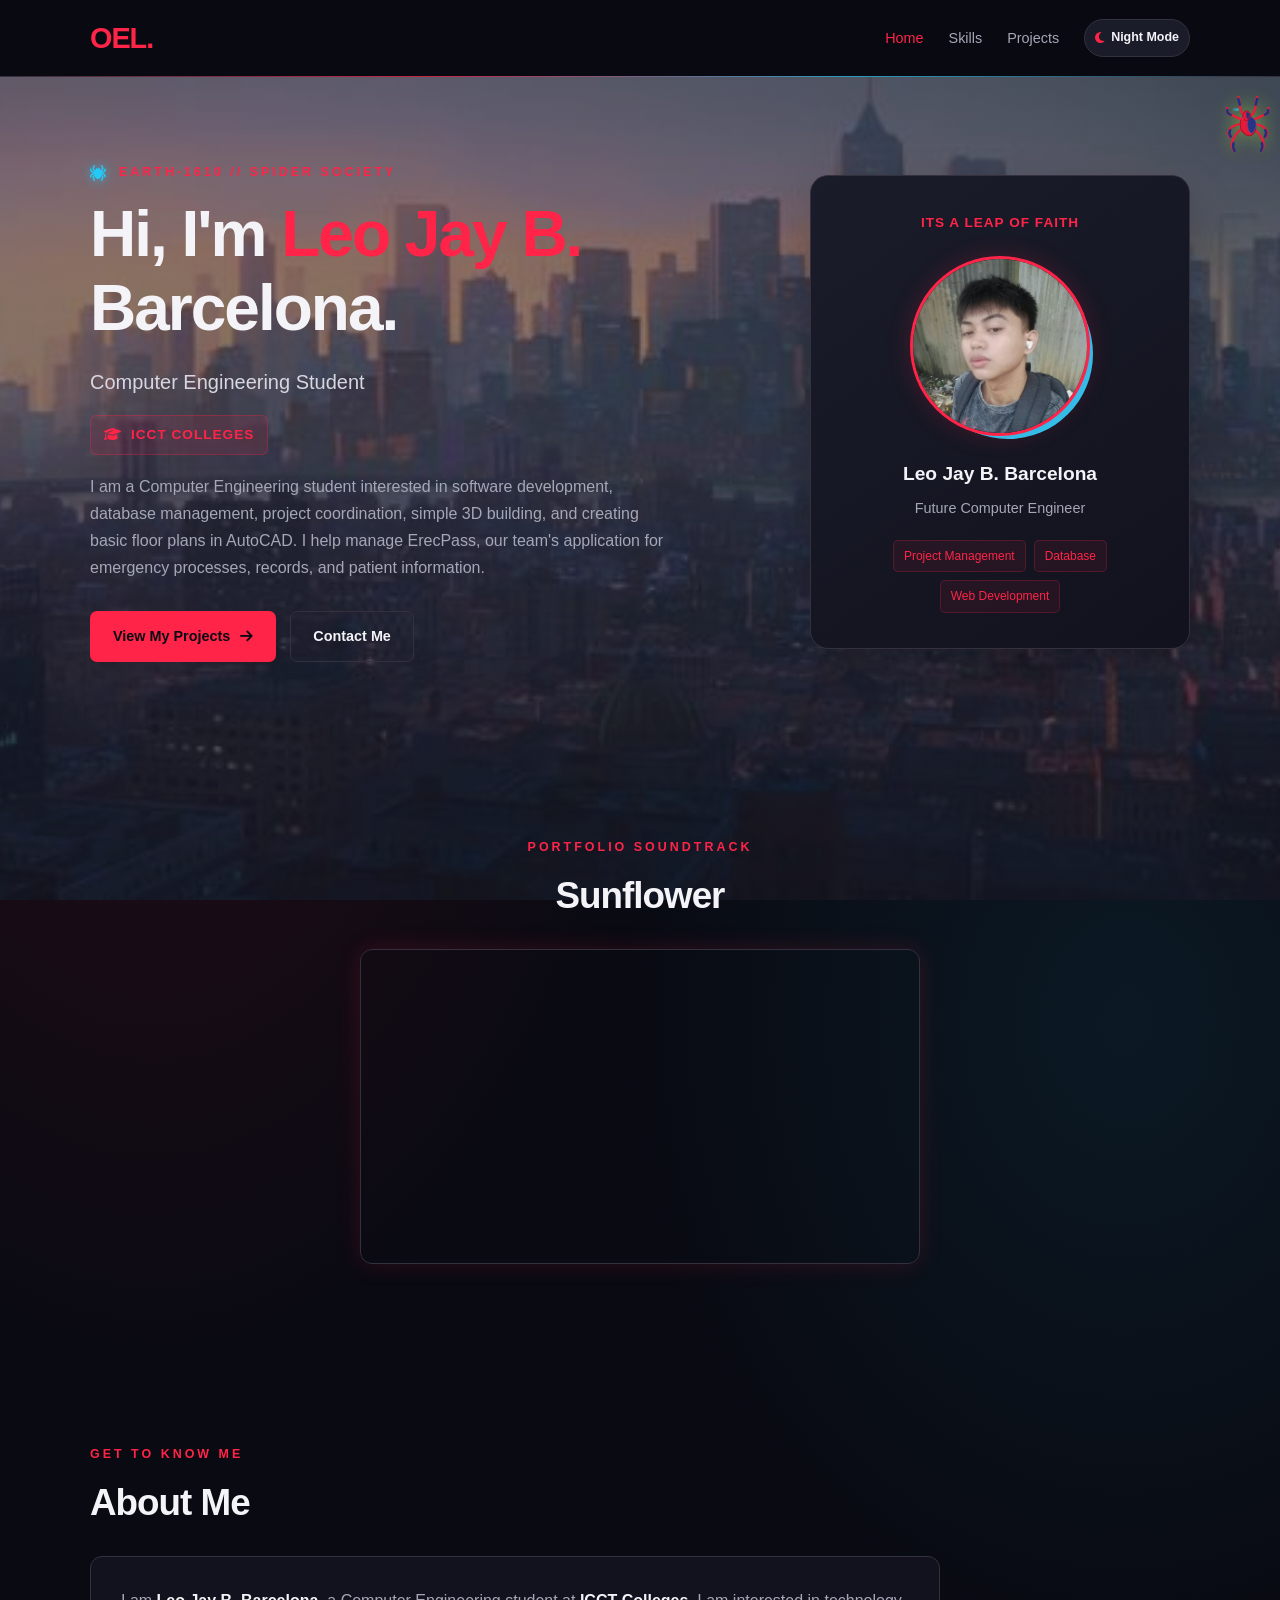
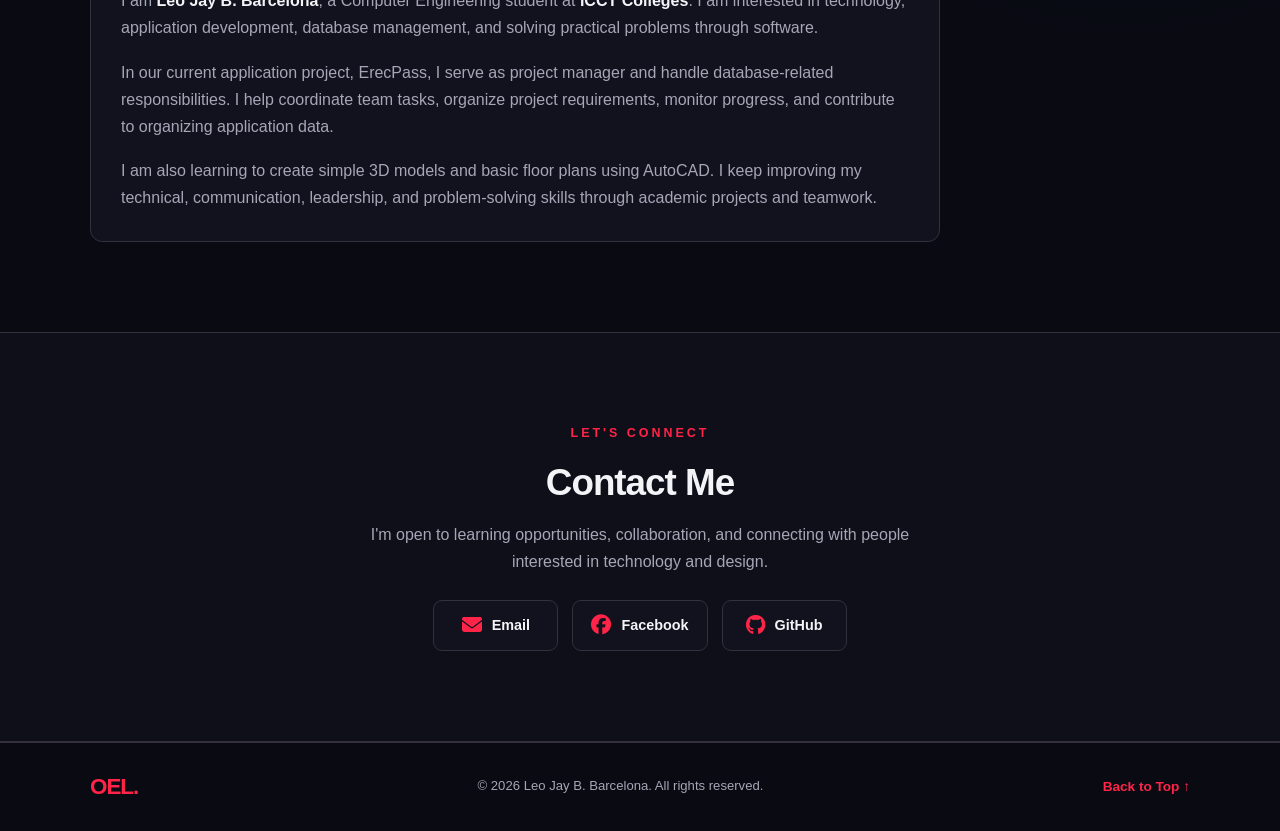
==== commit f4642b2d: "Add Sunflower soundtrack player Co-authored-by: Copilot <223556219+Copilot@users.noreply.github.com>" ====
--- a/index.html
+++ b/index.html
@@ -133,6 +133,22 @@
             </div>
         </section>
 
+        <section class="section container soundtrack-section"
+                 aria-labelledby="soundtrack-title">
+            <p class="eyebrow">PORTFOLIO SOUNDTRACK</p>
+            <h2 id="soundtrack-title" class="section-title">Sunflower</h2>
+            <div class="soundtrack-player">
+                <iframe
+                    src="https://www.youtube-nocookie.com/embed/ApXoWvfEYVU"
+                    title="Post Malone and Swae Lee - Sunflower (Spider-Man: Into the Spider-Verse)"
+                    loading="lazy"
+                    referrerpolicy="strict-origin-when-cross-origin"
+                    allow="encrypted-media; picture-in-picture; web-share"
+                    allowfullscreen>
+                </iframe>
+            </div>
+        </section>
+
         <section id="about" class="section container">
             <p class="eyebrow">GET TO KNOW ME</p>
             <h2 class="section-title">About Me</h2>
--- a/style.css
+++ b/style.css
@@ -601,6 +601,28 @@
     border-color: var(--accent);
 }
 
+.soundtrack-section {
+    text-align: center;
+}
+
+.soundtrack-player {
+    width: 100%;
+    max-width: 560px;
+    aspect-ratio: 16 / 9;
+    margin: 20px auto 0;
+    overflow: hidden;
+    border: 1px solid var(--border);
+    border-radius: 12px;
+    box-shadow: 0 0 25px rgb(var(--accent-rgb) / 0.15);
+}
+
+.soundtrack-player iframe {
+    display: block;
+    width: 100%;
+    height: 100%;
+    border: 0;
+}
+
 .profile-quote {
     margin-bottom: 22px;
     color: var(--accent);
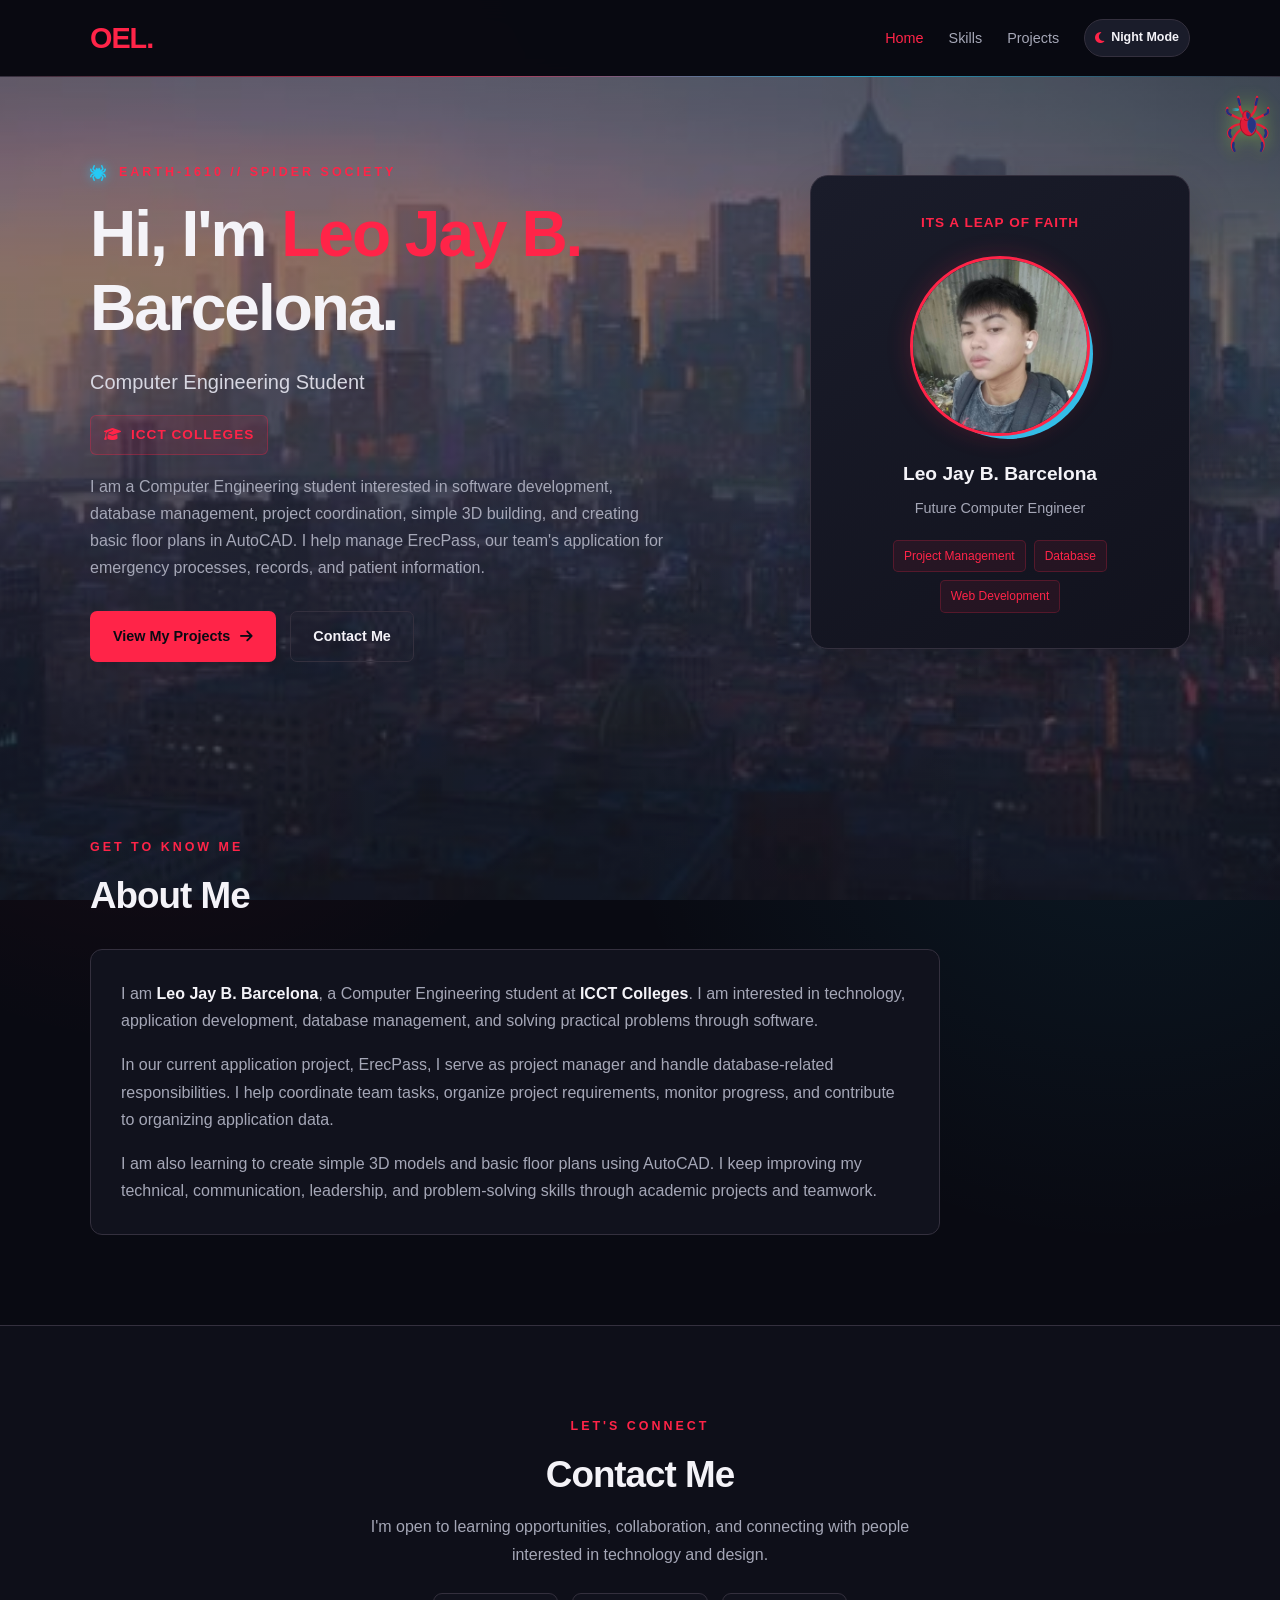
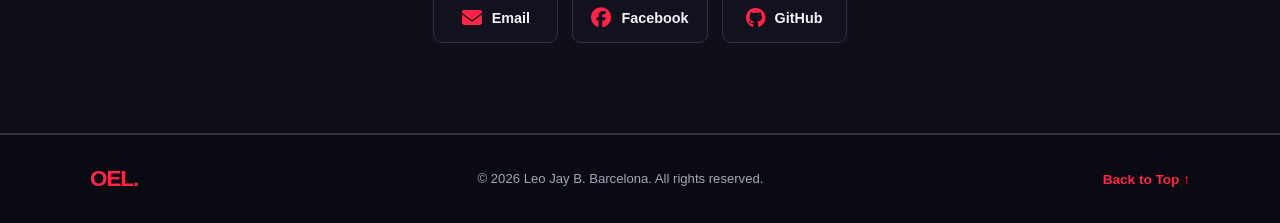
==== commit 0d757b9e: "Remove YouTube soundtrack embed Co-authored-by: Copilot <223556219+Copilot@users.noreply.github.com>" ====
--- a/index.html
+++ b/index.html
@@ -133,22 +133,6 @@
             </div>
         </section>
 
-        <section class="section container soundtrack-section"
-                 aria-labelledby="soundtrack-title">
-            <p class="eyebrow">PORTFOLIO SOUNDTRACK</p>
-            <h2 id="soundtrack-title" class="section-title">Sunflower</h2>
-            <div class="soundtrack-player">
-                <iframe
-                    src="https://www.youtube-nocookie.com/embed/ApXoWvfEYVU"
-                    title="Post Malone and Swae Lee - Sunflower (Spider-Man: Into the Spider-Verse)"
-                    loading="lazy"
-                    referrerpolicy="strict-origin-when-cross-origin"
-                    allow="encrypted-media; picture-in-picture; web-share"
-                    allowfullscreen>
-                </iframe>
-            </div>
-        </section>
-
         <section id="about" class="section container">
             <p class="eyebrow">GET TO KNOW ME</p>
             <h2 class="section-title">About Me</h2>
--- a/style.css
+++ b/style.css
@@ -601,28 +601,6 @@
     border-color: var(--accent);
 }
 
-.soundtrack-section {
-    text-align: center;
-}
-
-.soundtrack-player {
-    width: 100%;
-    max-width: 560px;
-    aspect-ratio: 16 / 9;
-    margin: 20px auto 0;
-    overflow: hidden;
-    border: 1px solid var(--border);
-    border-radius: 12px;
-    box-shadow: 0 0 25px rgb(var(--accent-rgb) / 0.15);
-}
-
-.soundtrack-player iframe {
-    display: block;
-    width: 100%;
-    height: 100%;
-    border: 0;
-}
-
 .profile-quote {
     margin-bottom: 22px;
     color: var(--accent);
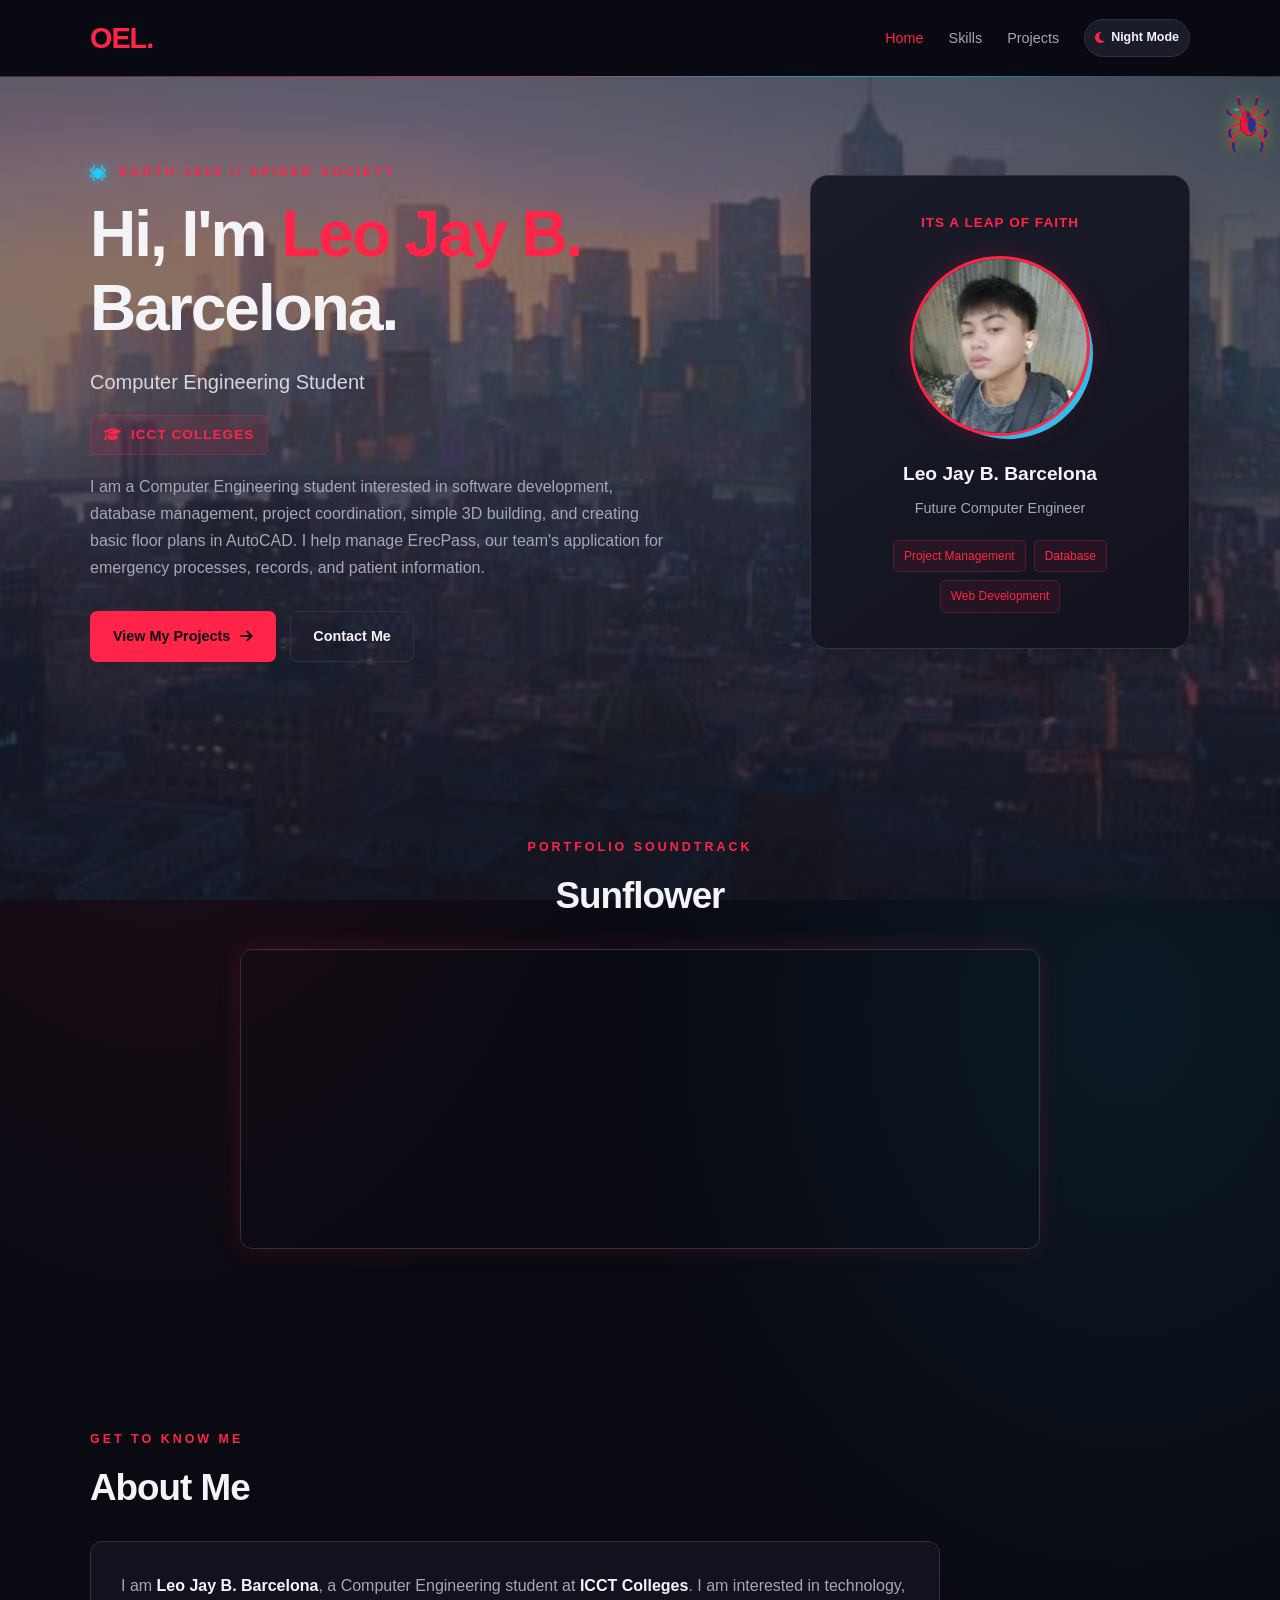
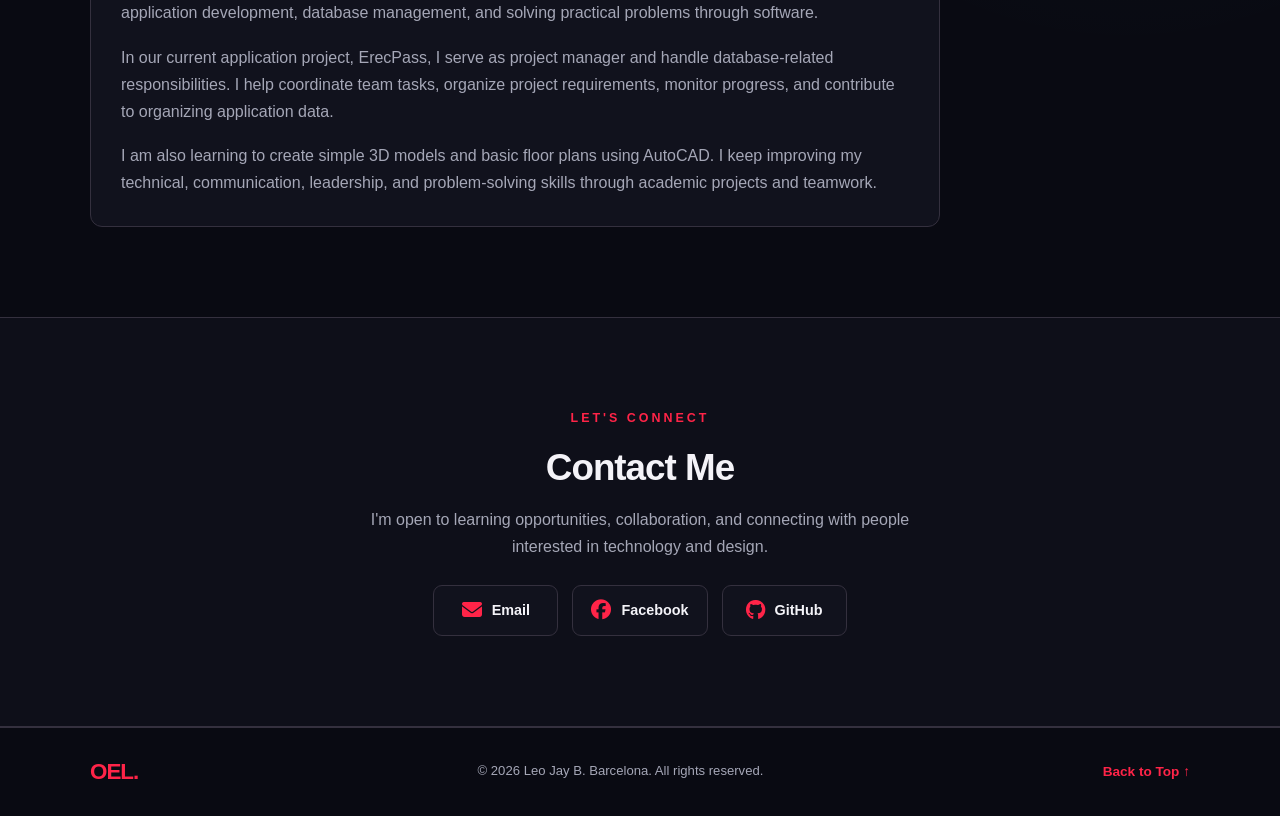
==== commit a5c1740e: "Embed official Sunflower SoundCloud player Co-authored-by: Copilot <223556219+Copilot@users.noreply." ====
--- a/index.html
+++ b/index.html
@@ -133,6 +133,21 @@
             </div>
         </section>
 
+        <section class="section container soundtrack-section"
+                 aria-labelledby="soundtrack-title">
+            <p class="eyebrow">PORTFOLIO SOUNDTRACK</p>
+            <h2 id="soundtrack-title" class="section-title">Sunflower</h2>
+            <div class="soundtrack-player">
+                <iframe
+                    src="https://w.soundcloud.com/player/?visual=true&amp;url=https%3A%2F%2Fapi.soundcloud.com%2Ftracks%2F516180894&amp;show_artwork=true"
+                    title="Sunflower (Spider-Man: Into the Spider-Verse) by Post Malone on SoundCloud"
+                    loading="lazy"
+                    referrerpolicy="strict-origin-when-cross-origin"
+                    allow="encrypted-media">
+                </iframe>
+            </div>
+        </section>
+
         <section id="about" class="section container">
             <p class="eyebrow">GET TO KNOW ME</p>
             <h2 class="section-title">About Me</h2>
--- a/style.css
+++ b/style.css
@@ -601,6 +601,28 @@
     border-color: var(--accent);
 }
 
+.soundtrack-section {
+    text-align: center;
+}
+
+.soundtrack-player {
+    width: 100%;
+    max-width: 800px;
+    height: 300px;
+    margin: 20px auto 0;
+    overflow: hidden;
+    border: 1px solid var(--border);
+    border-radius: 12px;
+    box-shadow: 0 0 25px rgb(var(--accent-rgb) / 0.15);
+}
+
+.soundtrack-player iframe {
+    display: block;
+    width: 100%;
+    height: 100%;
+    border: 0;
+}
+
 .profile-quote {
     margin-bottom: 22px;
     color: var(--accent);
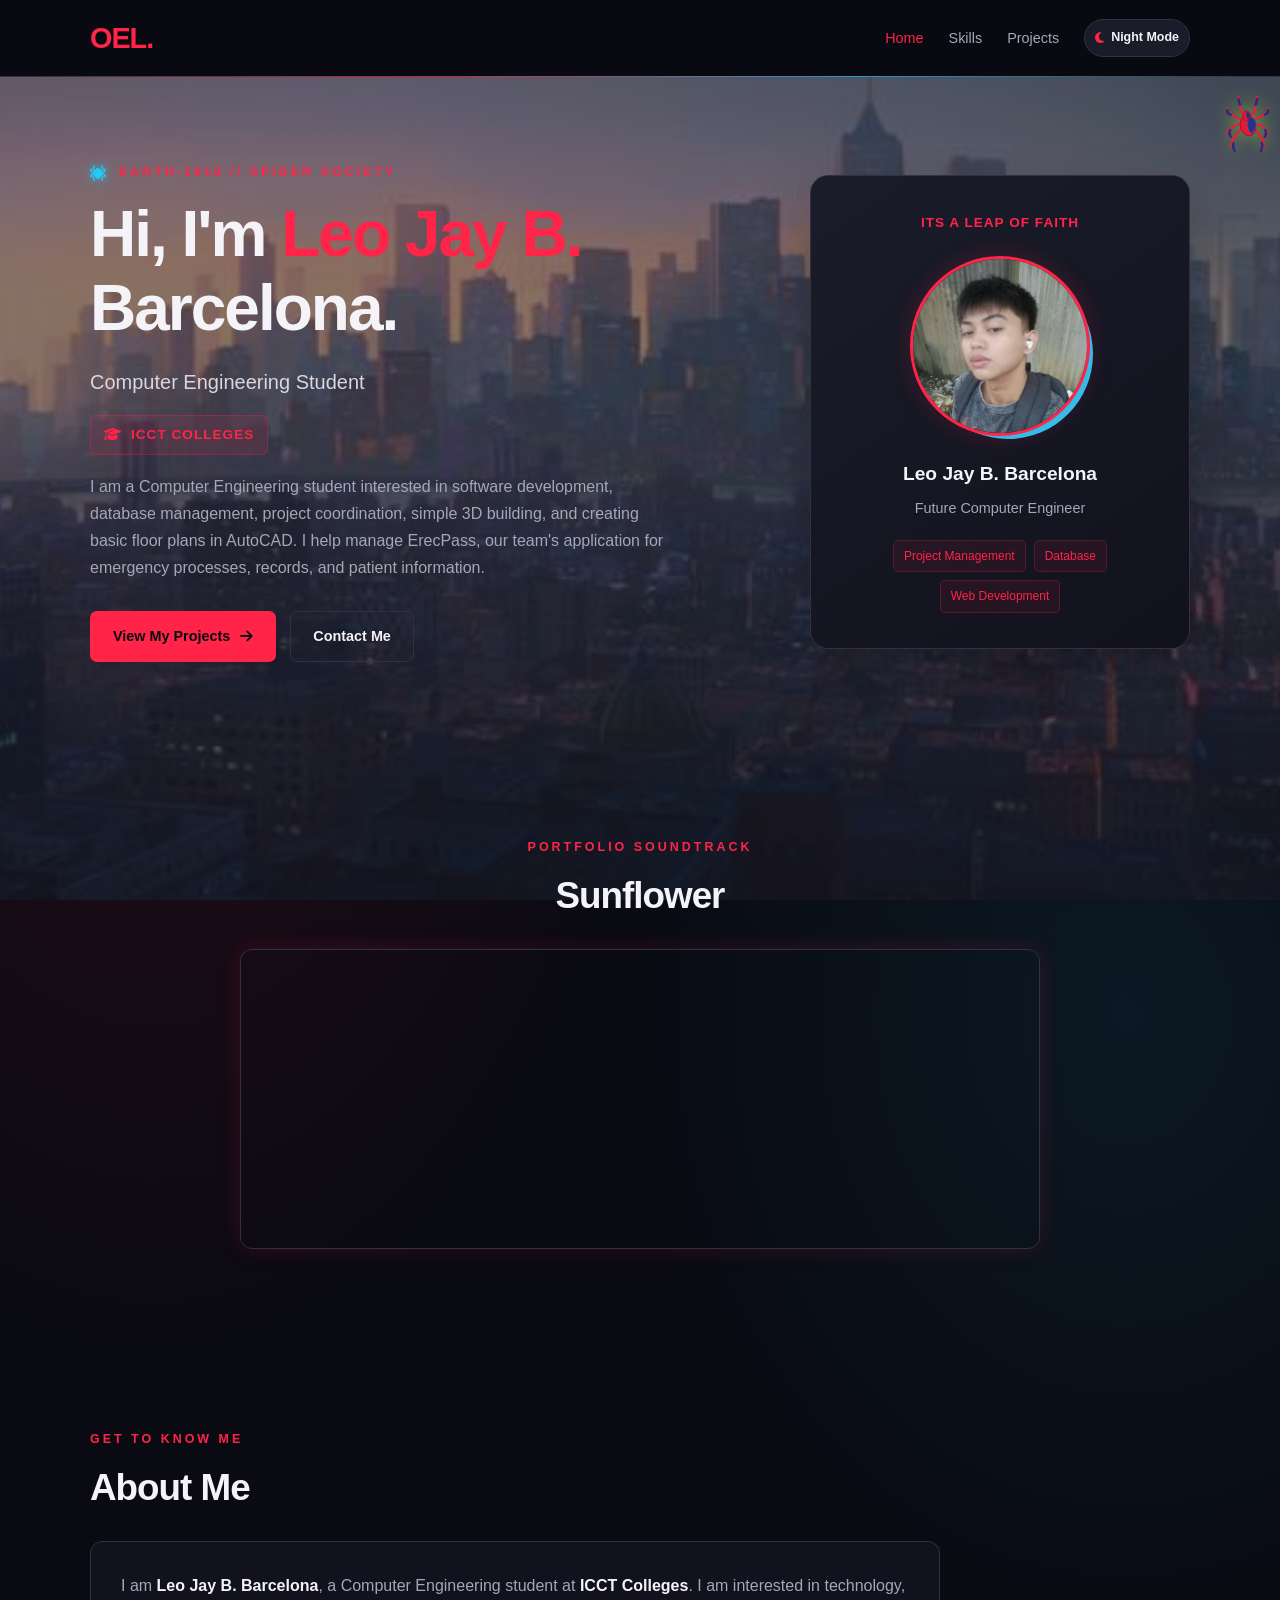
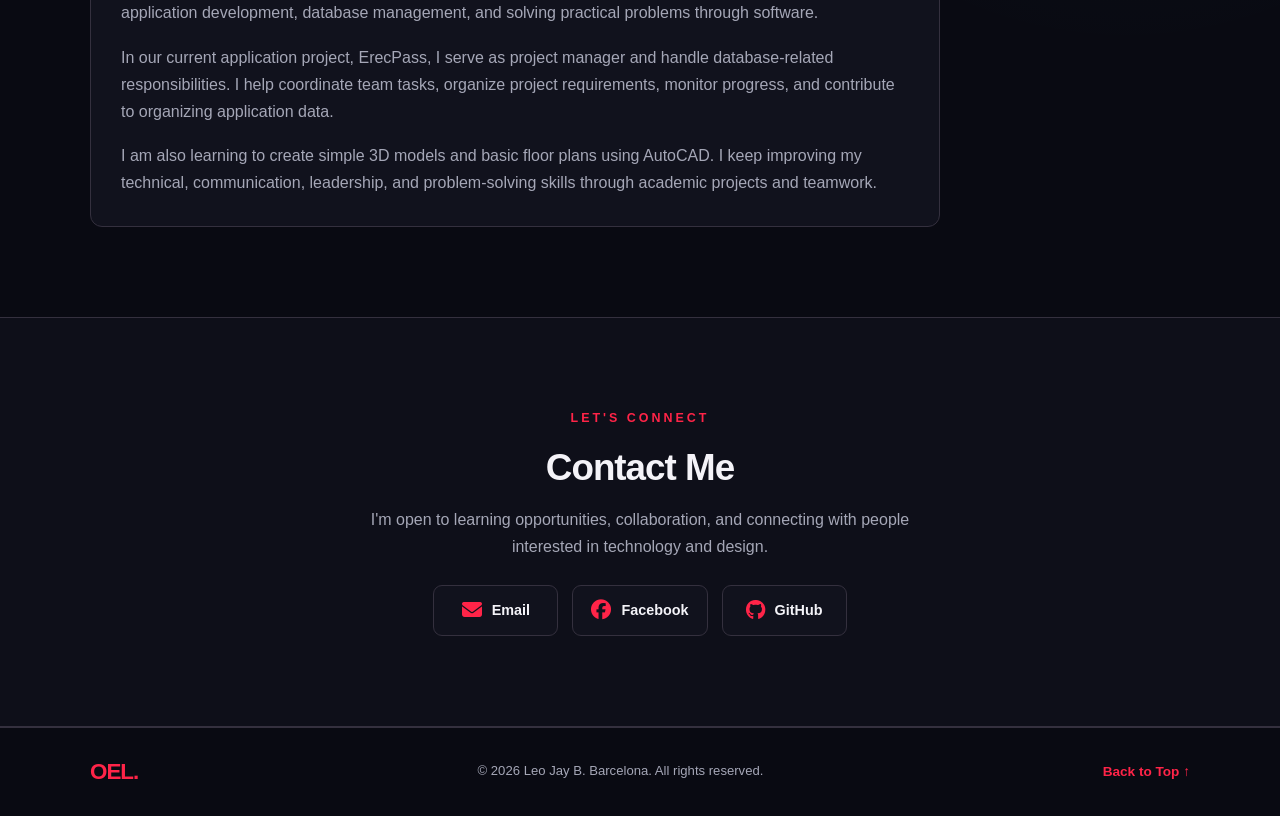
==== commit 04475779: "Rename homepage title to Portfolio Co-authored-by: Copilot <223556219+Copilot@users.noreply.github.c" ====
--- a/index.html
+++ b/index.html
@@ -5,7 +5,7 @@
     <meta name="viewport" content="width=device-width, initial-scale=1.0">
     <meta name="description"
           content="Portfolio of Leo Jay B. Barcelona, Computer Engineering student at ICCT Colleges.">
-    <title>Leo Jay B. Barcelona | Home</title>
+    <title>Leo Jay B. Barcelona | Portfolio</title>
     <link rel="stylesheet" href="style.css">
     <link rel="stylesheet"
           href="https://cdnjs.cloudflare.com/ajax/libs/font-awesome/6.7.2/css/all.min.css">
@@ -141,9 +141,8 @@
                 <iframe
                     src="https://w.soundcloud.com/player/?visual=true&amp;url=https%3A%2F%2Fapi.soundcloud.com%2Ftracks%2F516180894&amp;show_artwork=true"
                     title="Sunflower (Spider-Man: Into the Spider-Verse) by Post Malone on SoundCloud"
-                    loading="lazy"
                     referrerpolicy="strict-origin-when-cross-origin"
-                    allow="encrypted-media">
+                    allow="autoplay; encrypted-media">
                 </iframe>
             </div>
         </section>
@@ -211,6 +210,7 @@
             <a href="#home" class="back-to-top">Back to Top ↑</a>
         </div>
     </footer>
+    <script src="https://w.soundcloud.com/player/api.js"></script>
     <script src="theme.js"></script>
     <script src="spider.js"></script>
 </body>
